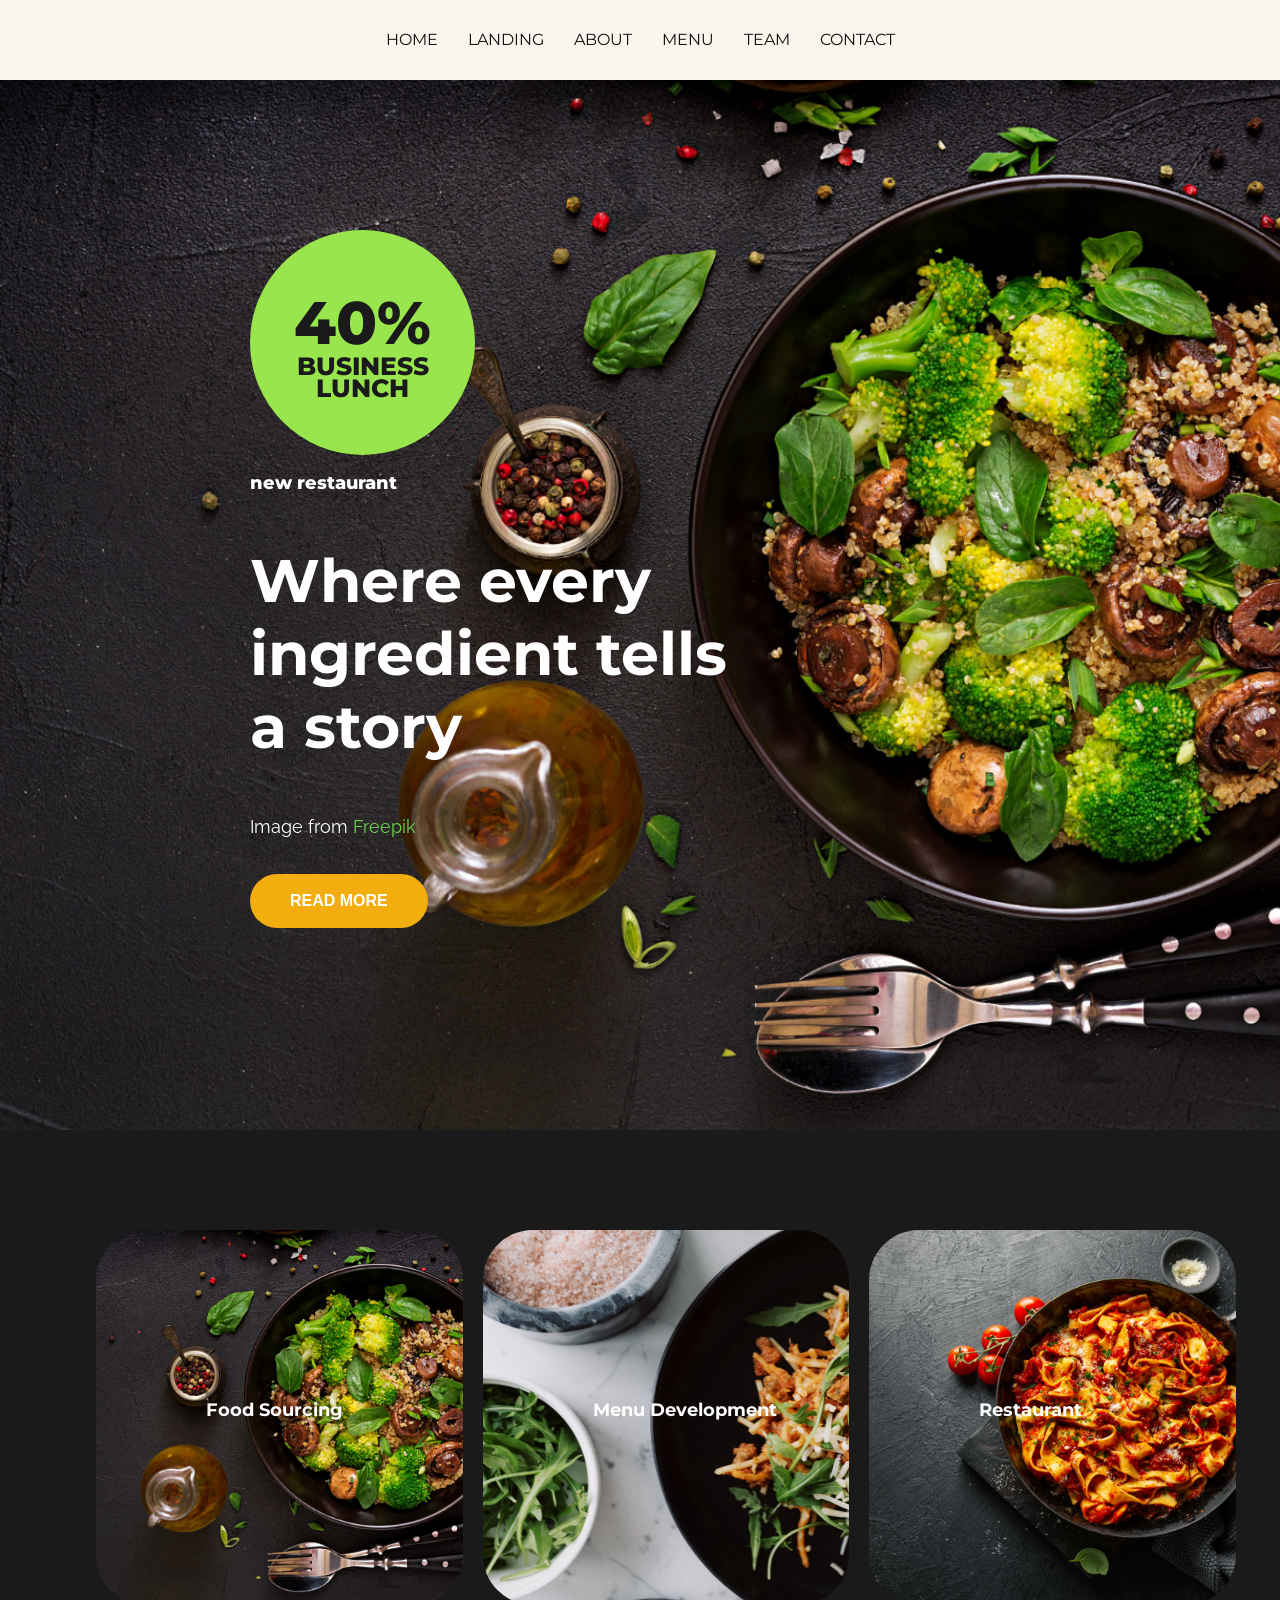
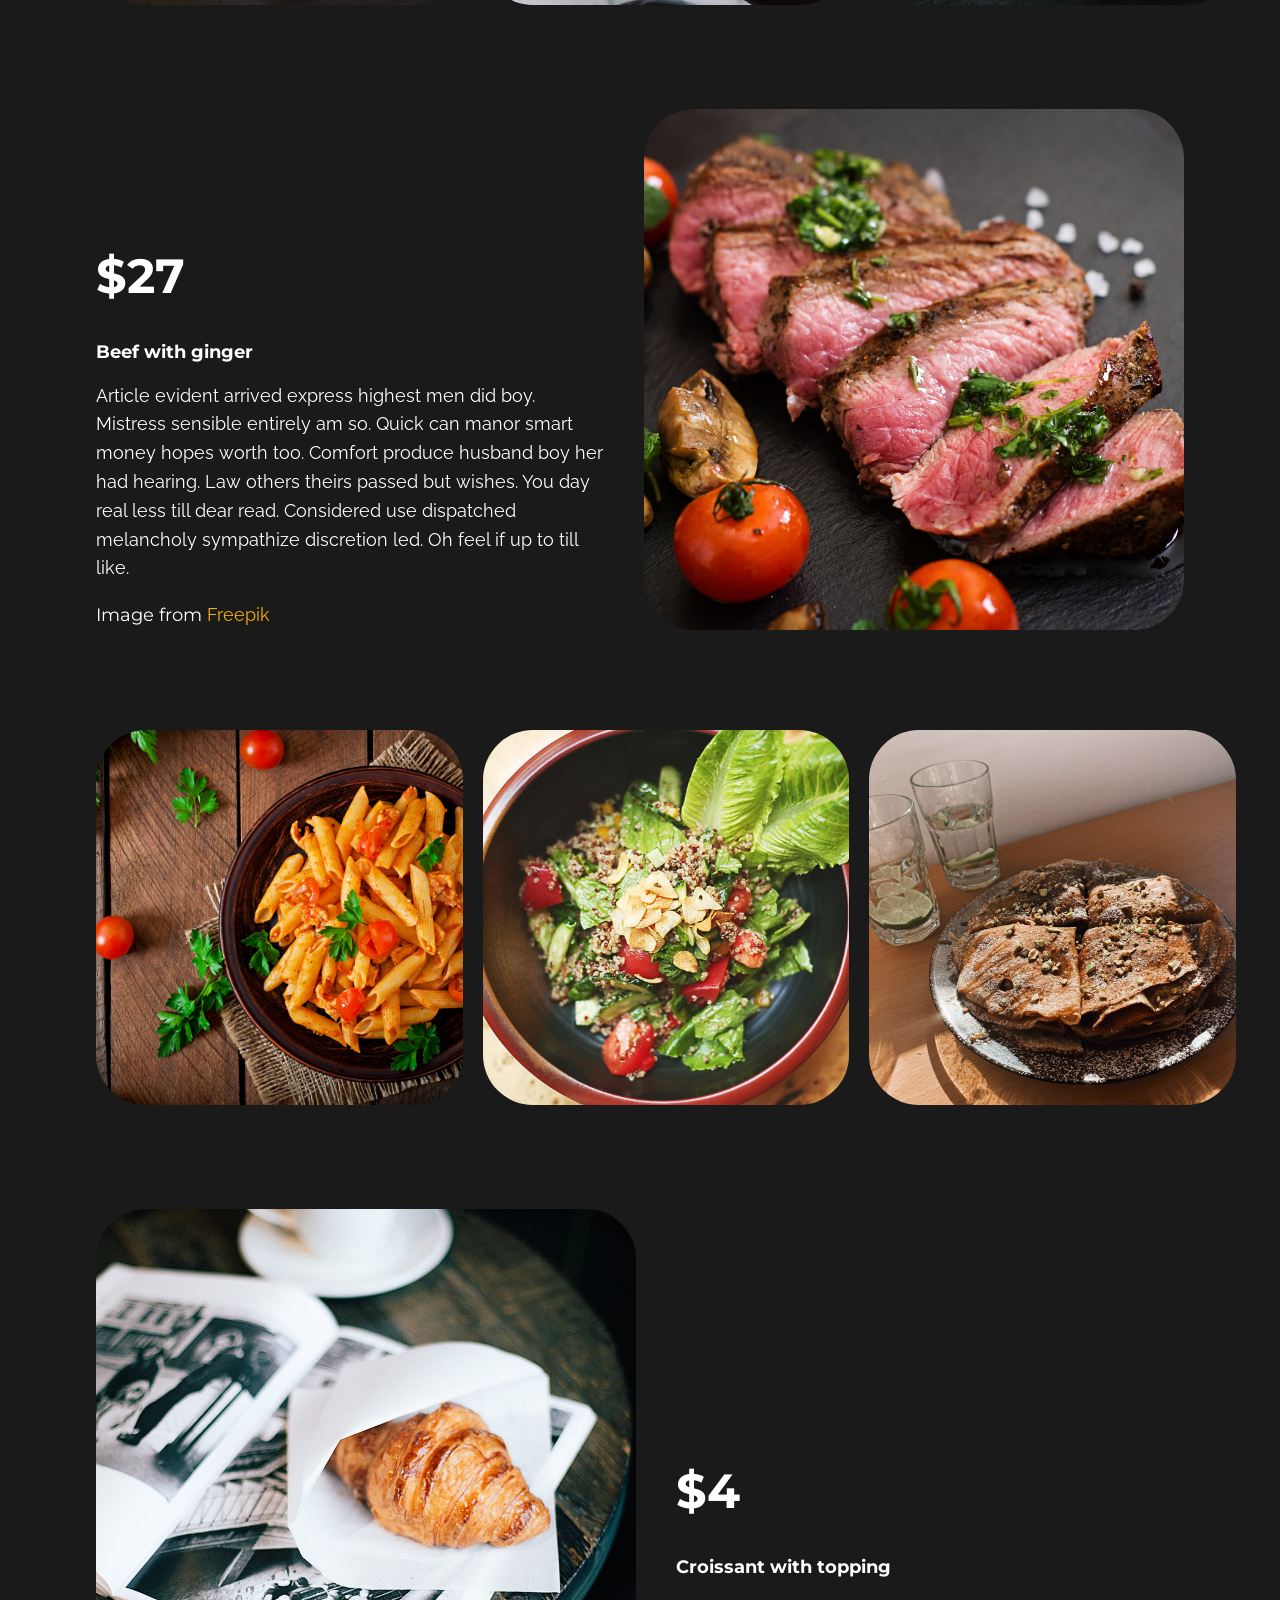
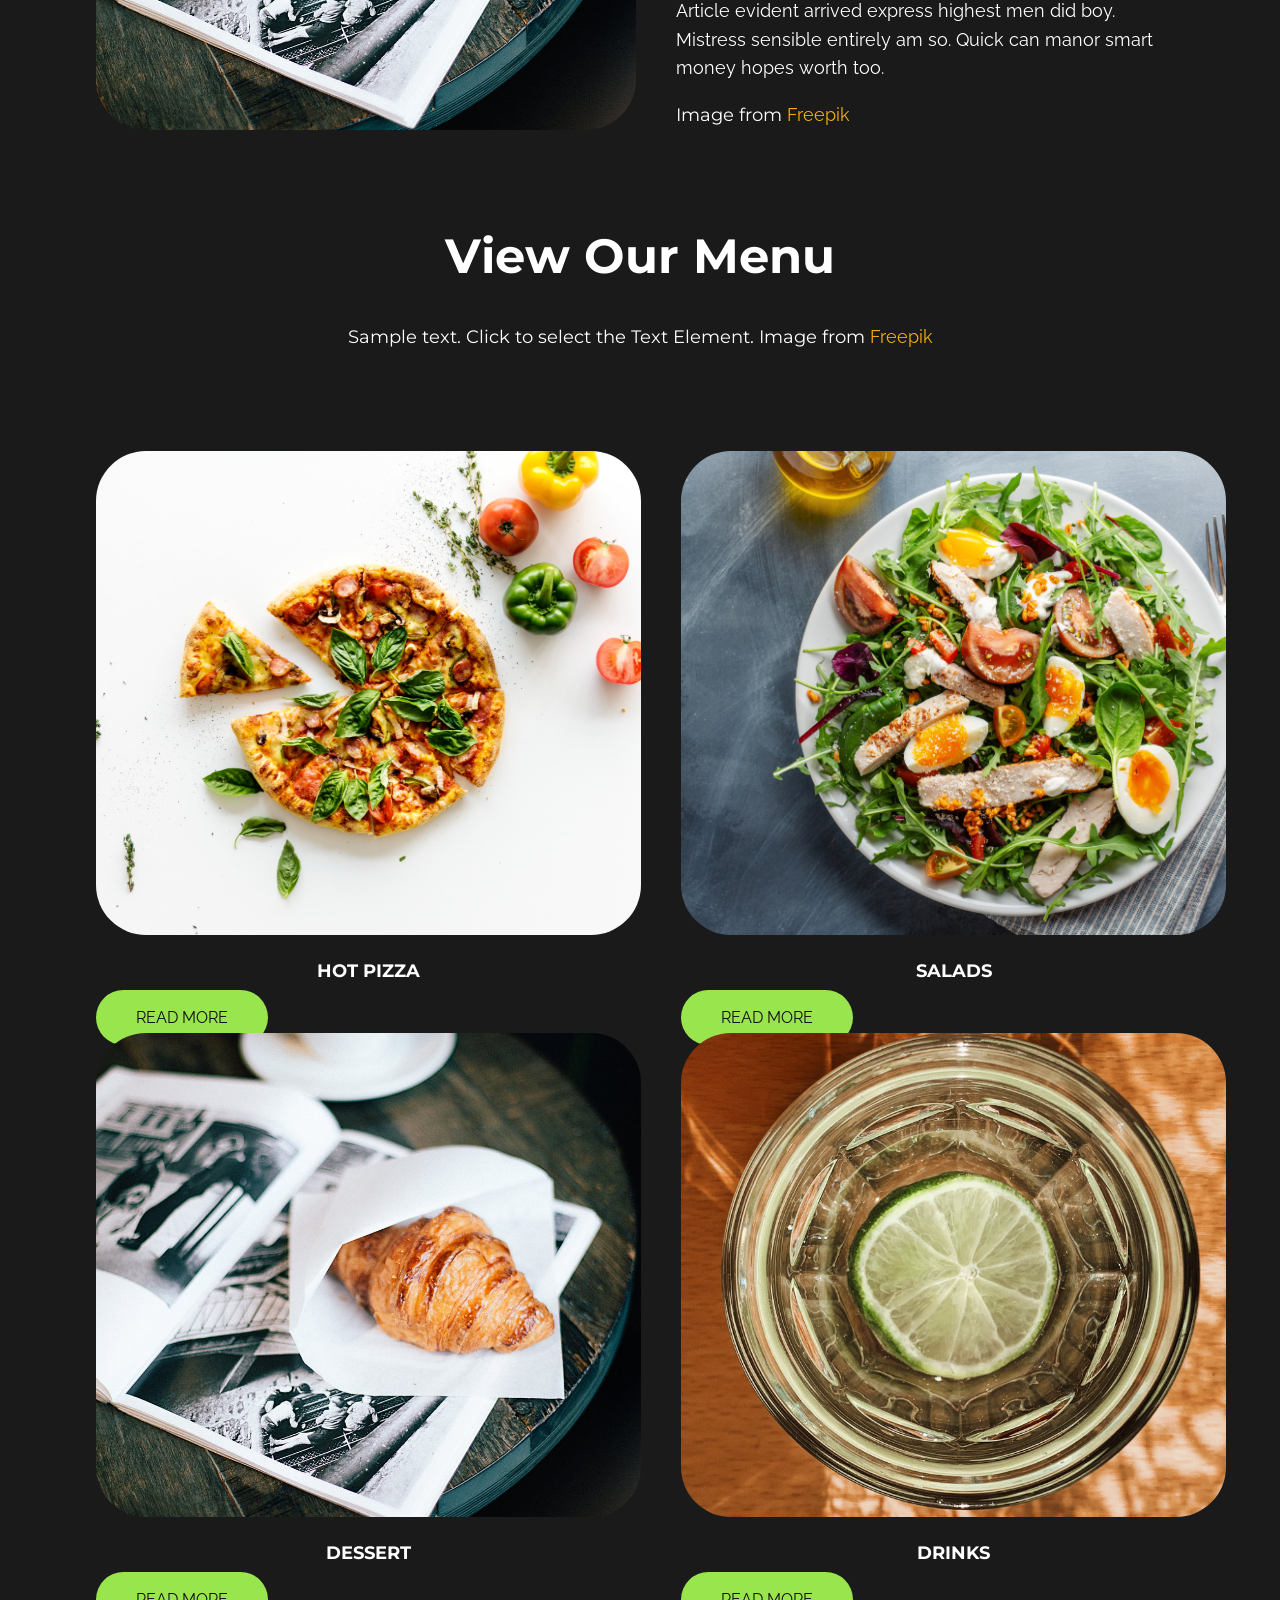
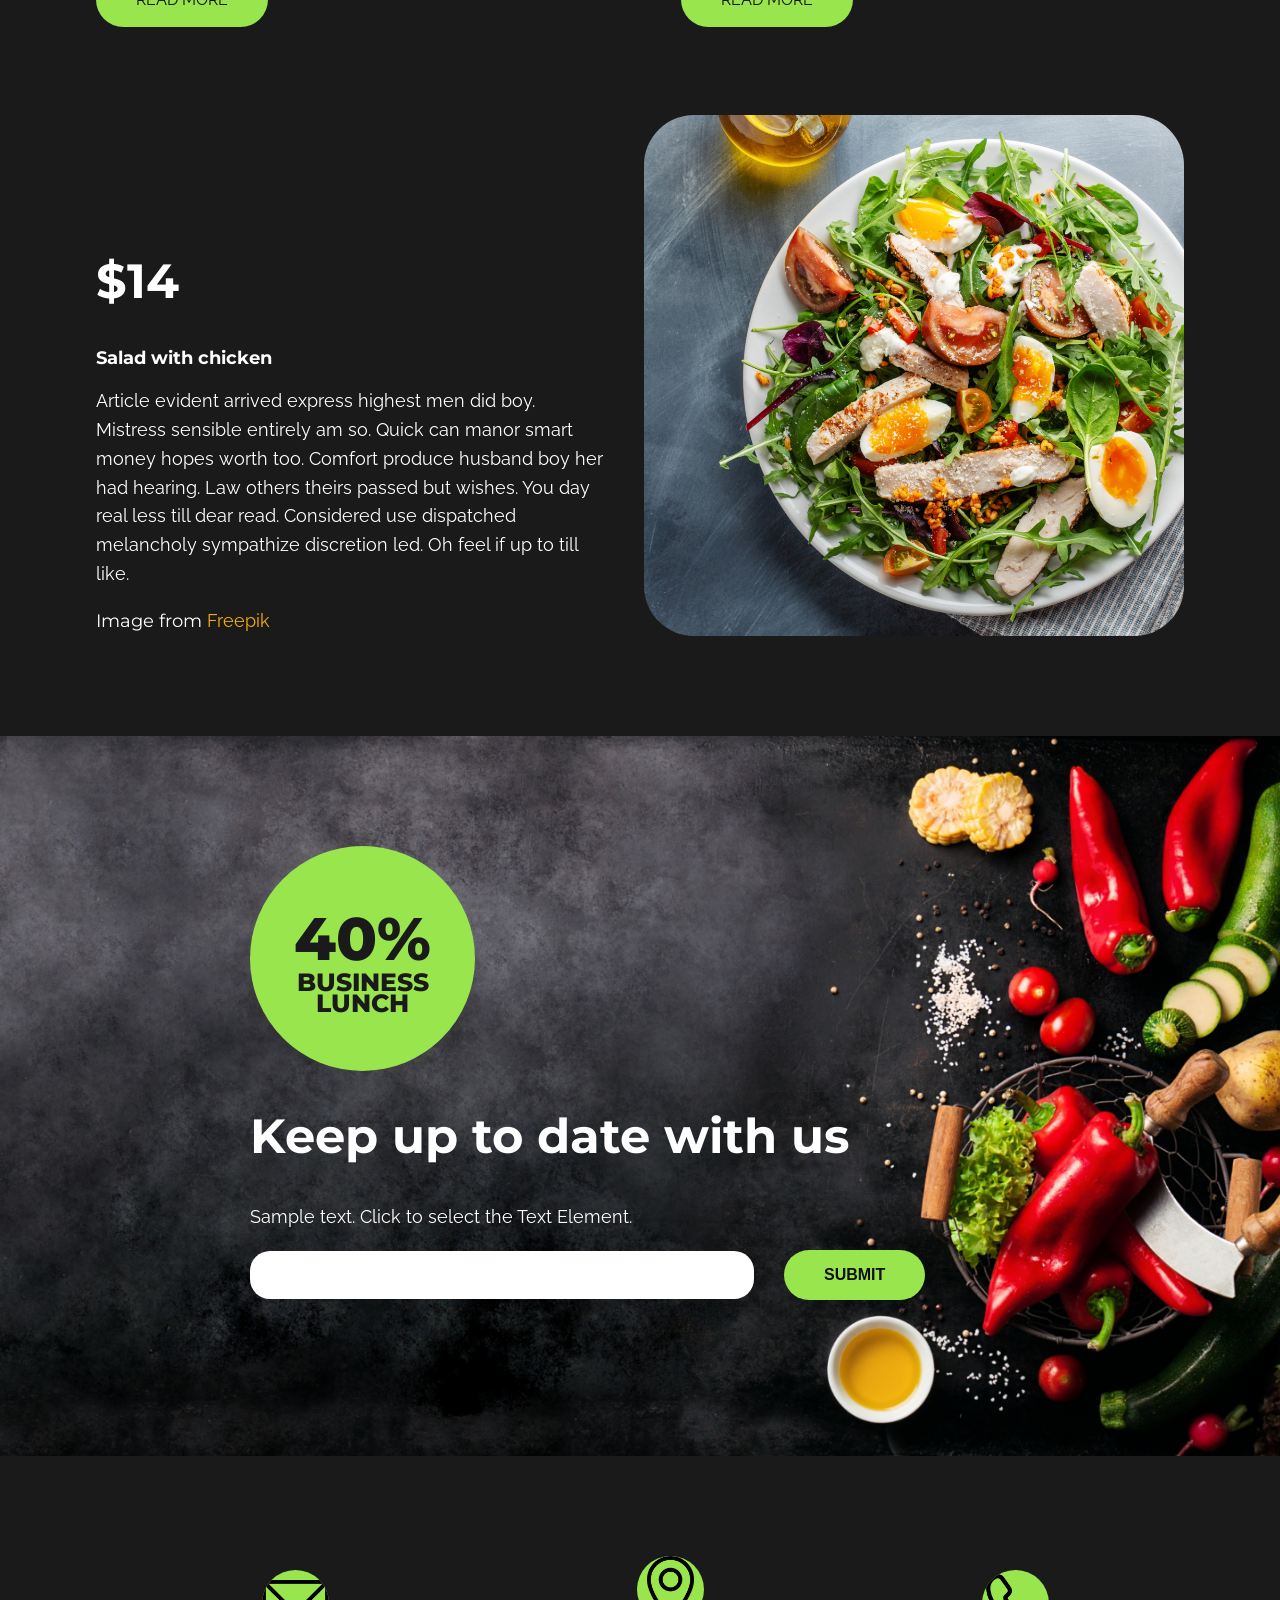
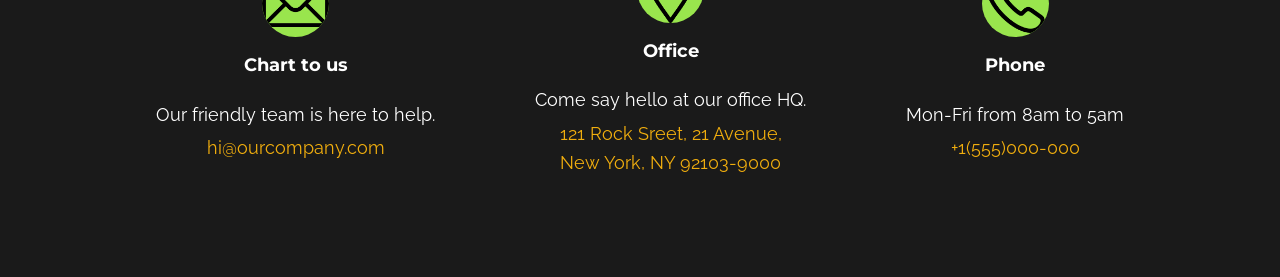
==== index.html @ 9de00d17 ""Created home page of food shop"" ====
<!doctype html>
<html lang="en">
  <head>
    <meta charset="UTF-8" />
    <meta name="viewport" content="width=device-width, initial-scale=1.0" />
    <link rel="stylesheet" href="styles.css" />
    <title>lower food cost</title>
  </head>
  <body>
    <header>
      <nav class="nav-bar">
        <a class="nav-links" href="#">HOME</a>
        <a class="nav-links" href="#">LANDING</a>
        <a class="nav-links" href="#">ABOUT</a>
        <a class="nav-links" href="#">MENU</a>
        <a class="nav-links" href="#">TEAM</a>
        <a class="nav-links" href="#">CONTACT</a>
      </nav>
    </header>
    <main>
      <!-- hero content -->
      <section class="hero">
        <div class="hero-card">
          <div class="discount">
            <p>
              40% <br />
              <span>BUSINESS LUNCH</span>
            </p>
          </div>
          <div class="hero-discription">
            <p>new restaurant</p>
            <h1 class="title">Where every ingredient tells a story</h1>
            <span>
              Image from
              <a href="https://freepik.com/" style="color: #6ad64d">Freepik</a>
            </span>
            <button>READ MORE</button>
          </div>
        </div>
      </section>

      <!-- Food description section -->
      <section class="food-cards">
        <article class="cards">
          <p>Food Sourcing</p>
          <img src="assets/mashrooms.jpg" alt="Food Sourcing" />
        </article>
        <article class="cards">
          <p>Menu Development</p>
          <img src="assets/pexels-photo-3850972.jpeg" alt="Menu Development" />
        </article>
        <article class="cards">
          <p>Restaurant</p>
          <img
            src="assets/italian-spaghetti-with-tomato-sauce-pan.jpg"
            alt="Restaurant"
          />
        </article>
      </section>
      <section class="food-description">
        <div class="text-content">
          <h2>$27</h2>
          <h3>Beef with ginger</h3>
          <p>
            Article evident arrived express highest men did boy. Mistress
            sensible entirely am so. Quick can manor smart money hopes worth
            too. Comfort produce husband boy her had hearing. Law others theirs
            passed but wishes. You day real less till dear read. Considered use
            dispatched melancholy sympathize discretion led. Oh feel if up to
            till like.
          </p>
          <span
            >Image from
            <a href="https://freepik.com/" style="color: #f1ae0e"
              >Freepik</a
            ></span
          >
        </div>
        <img
          src="assets/juicy-steak-medium-rare-beef-with-spices-grilled-vegetables.jpg"
          alt="beef"
          style="width: 540px; height: 521px"
        />
      </section>

      <!-- Food description section -->
      <section class="food-cards">
        <article class="cards">
          <img
            src="assets/penne-pasta-tomato-sauce-with-chicken-tomatoes-wooden-table.jpg"
            alt="pasta"
          />
        </article>
        <article class="cards">
          <img src="assets/pexels-photo-3662126.jpeg" alt="salad" />
        </article>
        <article class="cards">
          <img src="assets/pexels-photo-3939685.jpeg" alt="pie" />
        </article>
      </section>
      <section class="food-description">
        <img src="assets/pexels-photo-3681641.jpeg" alt="Croissant" />
        <div class="text-content">
          <h2>$4</h2>
          <h3>Croissant with topping</h3>
          <p>
            Article evident arrived express highest men did boy. Mistress
            sensible entirely am so. Quick can manor smart money hopes worth
            too.
          </p>
          <span
            >Image from
            <a href="https://freepik.com/" style="color: #f1ae0e"
              >Freepik</a
            ></span
          >
        </div>
      </section>

      <!-- Menu section -->
      <section class="menu-content">
        <h1>View Our Menu</h1>
        <p>
          Sample text. Click to select the Text Element. Image from
          <a href="https://freepik.com/" style="color: #f1ae0e">Freepik</a>
        </p>
        <div class="menu">
          <article class="menu-cards">
            <img src="assets/pizza.png" alt="pizza" />
            <p>HOT PIZZA</p>
            <a class="btn" href="">READ MORE</a>
          </article>
          <article class="menu-cards">
            <img src="assets/salad.jpg" alt="salads" />
            <p>SALADS</p>
            <a class="btn" href="">READ MORE</a>
          </article>
          <article class="menu-cards">
            <img src="assets/pexels-photo-3681641.jpeg" alt="dessert" />
            <p>DESSERT</p>
            <a class="btn" href="">READ MORE</a>
          </article>
          <article class="menu-cards">
            <img src="assets/pexels-photo-3939602.jpeg" alt="drinks" />
            <p>DRINKS</p>
            <a class="btn" href="">READ MORE</a>
          </article>
        </div>
      </section>

      <!-- Food description section -->
      <section class="food-description">
        <div class="text-content">
          <h2 class="price">$14</h2>
          <h3 class="subtitle">Salad with chicken</h3>
          <p>
            Article evident arrived express highest men did boy. Mistress
            sensible entirely am so. Quick can manor smart money hopes worth
            too. Comfort produce husband boy her had hearing. Law others theirs
            passed but wishes. You day real less till dear read. Considered use
            dispatched melancholy sympathize discretion led. Oh feel if up to
            till like.
          </p>
          <span
            >Image from
            <a href="https://freepik.com/" style="color: #f1ae0e"
              >Freepik</a
            ></span
          >
        </div>

        <img src="assets/salad.jpg" alt="Salad with chicken" />
      </section>

      <!-- subscription content -->
      <section class="hero-end">
        <div class="hero-end-card">
          <div class="discount">
            <p>
              40% <br />
              <span>BUSINESS LUNCH</span>
            </p>
          </div>
          <div class="end-description">
            <h1>Keep up to date with us</h1>
            <p>Sample text. Click to select the Text Element.</p>
          </div>
          <div class="subscription">
            <input type="email" />
            <button>SUBMIT</button>
          </div>
        </div>
      </section>
    </main>

    <!-- Footer -->
    <footer class="footer">
      <section class="info-card">
        <img src="assets/mail.png" alt="email" />
        <p>Chart to us</p>
        <span>Our friendly team is here to help.</span>
        <a href="mailto:hi@ourcompany.com" type="email">hi@ourcompany.com</a>
      </section>
      <section class="info-card">
        <img src="assets/location.png" alt="location" />
        <p>Office</p>
        <span>Come say hello at our office HQ.</span>
        <a href="#"
          >121 Rock Sreet, 21 Avenue, <br />
          New York, NY 92103-9000</a
        >
      </section>
      <section class="info-card">
        <img src="assets/phone.png" alt="Phone" />
        <p>Phone</p>
        <span>Mon-Fri from 8am to 5am</span>
        <a href="tel:+1(555)000-000" type="phone">+1(555)000-000</a>
      </section>
    </footer>
  </body>
</html>
---- styles.css ----
body{
    background-color: #1A1A1A;
    font-family: sans-serif;
    color: #ffffff;
    margin: 0;
}
 @font-face {
    font-family: Montserrat;
    src: url(fonts/Montserrat-VariableFont_wght.ttf);
} 
 @font-face {
    font-family: Raleway;
    src: url(fonts/Raleway-VariableFont_wght.ttf);
}

/* navigation */
.nav-bar{
    display: flex;
    justify-content: center;
    align-items: center;
    gap: 30px;
    background-color: #F9F6EE;
    padding: 32px;
}
.nav-links{
    font-family: Montserrat;
    font-size: 16px;
    line-height: 16px;
    color: #111111;
}
.nav-links:hover{
    color: #f9e6a6;
}

/* hero content */
.hero   {
    background-image: url(assets/mashrooms.jpg);
    background-repeat: no-repeat;
    background-size: cover;
    display: flex;
    flex-direction: column;  
}
.hero-card  {
    display: flex;
    flex-direction: column;
    min-height: 750px;
    margin: 150px 250px;
}
.discount  {
    color: #1A1A1A;
    background-color: #99E54D;
    border-radius: 100%;
    font-family: Montserrat;
    width: 225px;
    height: 225px;
    text-align: center;
}   
.discount p{
    font-size: 60px;
    font-weight: 800;
    line-height: 66px;
}
.discount  span{
    display: flex;
    justify-content: center;
    font-size: 25px;
    font-weight: 800;
    line-height: 21.6px;
}
.hero-discription{
    max-width: 500px;
}
.hero-discription p{
    font-family: Montserrat;
    font-size: 18px;
    font-weight: 800;
    line-height: 21.6px;
}
.title {
    font-family: Montserrat;
    font-size: 60px;
    font-weight: bold;
}
.hero-discription span, a{
    font-family: Raleway;
    font-size: 18px;
    text-decoration: none;
    line-height: 28.8px;
}
.hero-discription button{
    display: flex;
    align-items: center;
    background-color: #F1AE0E;
    color: #ffffff;
    padding: 18px 40px;
    border: none;
    border-radius: 30px;
    font-size: 16px;
    font-weight: 600;
    margin-top: 2rem;
    cursor: pointer;
}
.hero-discription button:hover{
    background-color: #f9de9b;
    color: #111111;
}

/* Food description section */
.food-cards{
    display: grid;
    grid-template-columns: repeat(3, 1fr);
    column-gap: 20px;
    margin: 100px auto 100px auto;
    max-width: 1088px;
}
.cards{
    position: relative;
}
.cards img{
    border-radius: 50px;
    width: 366.66px;
    height: 375px;
    object-fit: cover;
}
.cards p{
    position: absolute;
    top: 40%;
    left: 30%;
    font-family: Montserrat;
    font-weight: bold;
    font-size: 18px;
    line-height: 21.6px;
}

.food-description{
    display: grid;
    grid-template-columns: repeat(2, 1fr);
    column-gap: 40px;
    align-items: flex-end;
    max-width: 1088px;
    margin: 100px auto 100px auto;
}
.food-description img{
    width: 540px;
    height: 521px;
    border-radius: 50px;
    object-fit: cover;
}
.text-content h2{
    font-family: Montserrat;
    font-size: 48px;
    font-weight: bold;
    line-height: 52.6px
}
.text-content h3{
    font-family: Montserrat;
    font-size: 18px;
    font-weight: bold;
    line-height: 21.6px;
}
.text-content p, span{
    font-family: Raleway;
    font-size: 18px;
    line-height: 28.8px;
}

/* Menu section */

.menu-content h1{
    font-family: Montserrat;
    font-size: 48px;
    font-weight: bold;
    text-align: center;
    line-height: 52.8px;
}
.menu-content p, span{
    font-family: Montserrat;
    font-size: 18px;
    text-align: center;
    line-height: 28.8px;
}
.menu-content img{
    width: 545px;
    height: 484px;
    border-radius: 50px;
    object-fit: cover;
}
.menu{
    display: grid;
    grid-template-columns: repeat(2, 1fr);
    column-gap: 40px;
    max-width: 1088px;
    margin: 100px auto 100px auto;
}
.menu p{
    font-family: Montserrat;
    font-size: 18px;
    font-weight: bold;
}
.menu a{ 
    background-color: #99E54D;
    color: #111111;
    padding: 18px 40px;
    border-radius: 30px;
    font-size: 16px;
    font-family: Raleway;
}
/* hero end */
.hero-end{
    background-image: url(assets/vegetables-set-left-black-slate.jpg);
    background-repeat: no-repeat;
    background-size: cover;
    padding: 10px 0 10px 0;
}
.hero-end-card{
    display: flex;
    flex-direction: column;
    margin: 100px 250px;
    min-height: 500px;
}
.end-description h1{
    font-family: Montserrat;
    font-size: 48px;
    line-height: 52.8px;
}
.end-description p{
    font-family: Raleway;
    font-size: 18px;
    line-height: 28.8px;
}
.subscription{
    display: flex;
    align-items: center;
    gap: 30px;
}
.subscription input{
    border: none;
    border-radius: 20px;
    width: 500px;
    height: 46px;
}
.subscription button{
    display: flex;
    align-items: center;
    background-color: #99E54D;
    color: #111111;
    padding: 16px 40px;
    border: none;
    border-radius: 30px;
    font-size: 16px;
    font-weight: 600;
    cursor: pointer;
}
.subscription button:hover{
    background-color: #8ae132;
    color: #ffffff;
}
.footer{
    display: flex;
    justify-content: center;
    align-items: center;
    gap: 100px;
    margin: 100px auto 100px auto;
}
.info-card{
    display: flex;
    flex-direction: column;
    justify-content: center;
    align-items: center;
}
.info-card img{
    width: 67px;
    height: 67px;
    background-color: #99E54D;
    border-radius: 100%;
    display: grid;
    grid-template-columns: repeat(3, 1fr);
}
.info-card p{
    font-family: Montserrat;
    font-size: 18px;
    font-weight: bold;
    line-height: 21.6px;
}
.info-card span{
    font-family: Raleway;
    font-size: 18px;
    line-height: 39.6px;
}
.info-card a{
    color: #F1AE0E;
    font-size: 18px;
    font-family: Raleway;
}
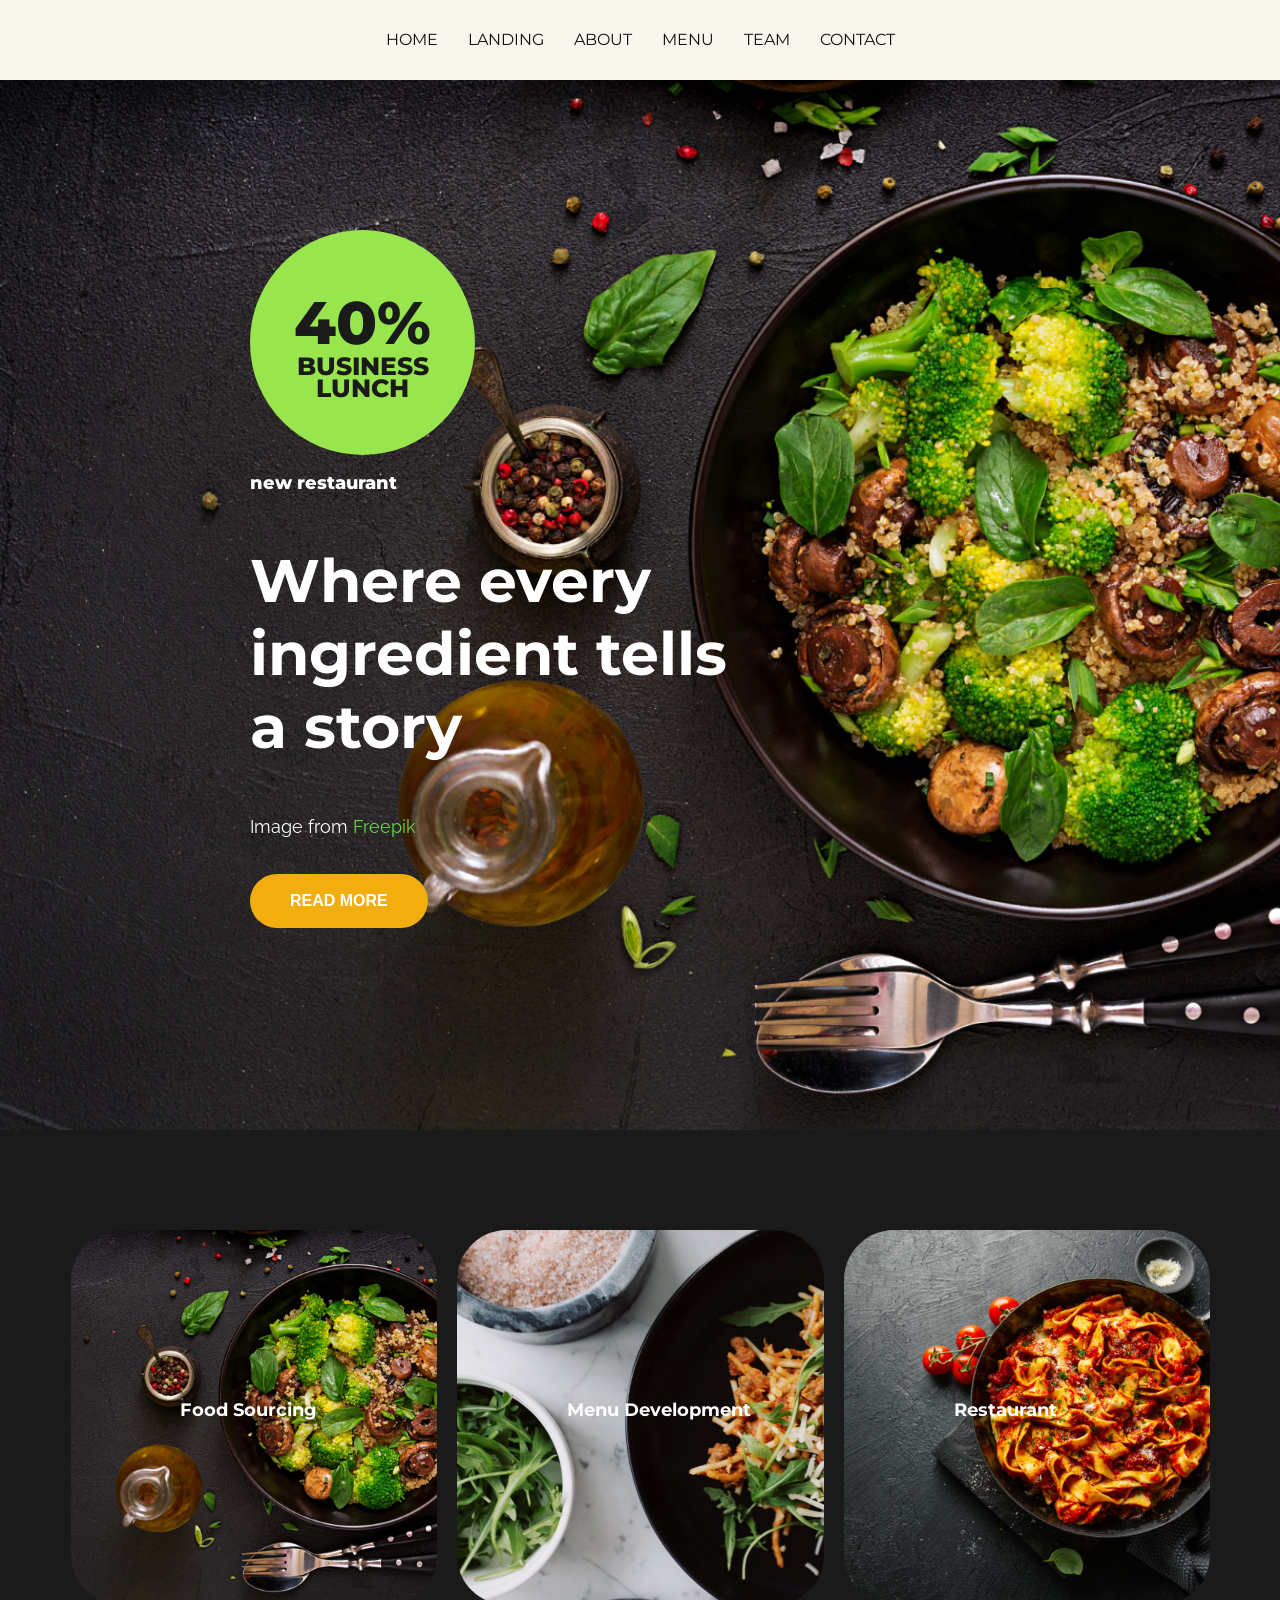
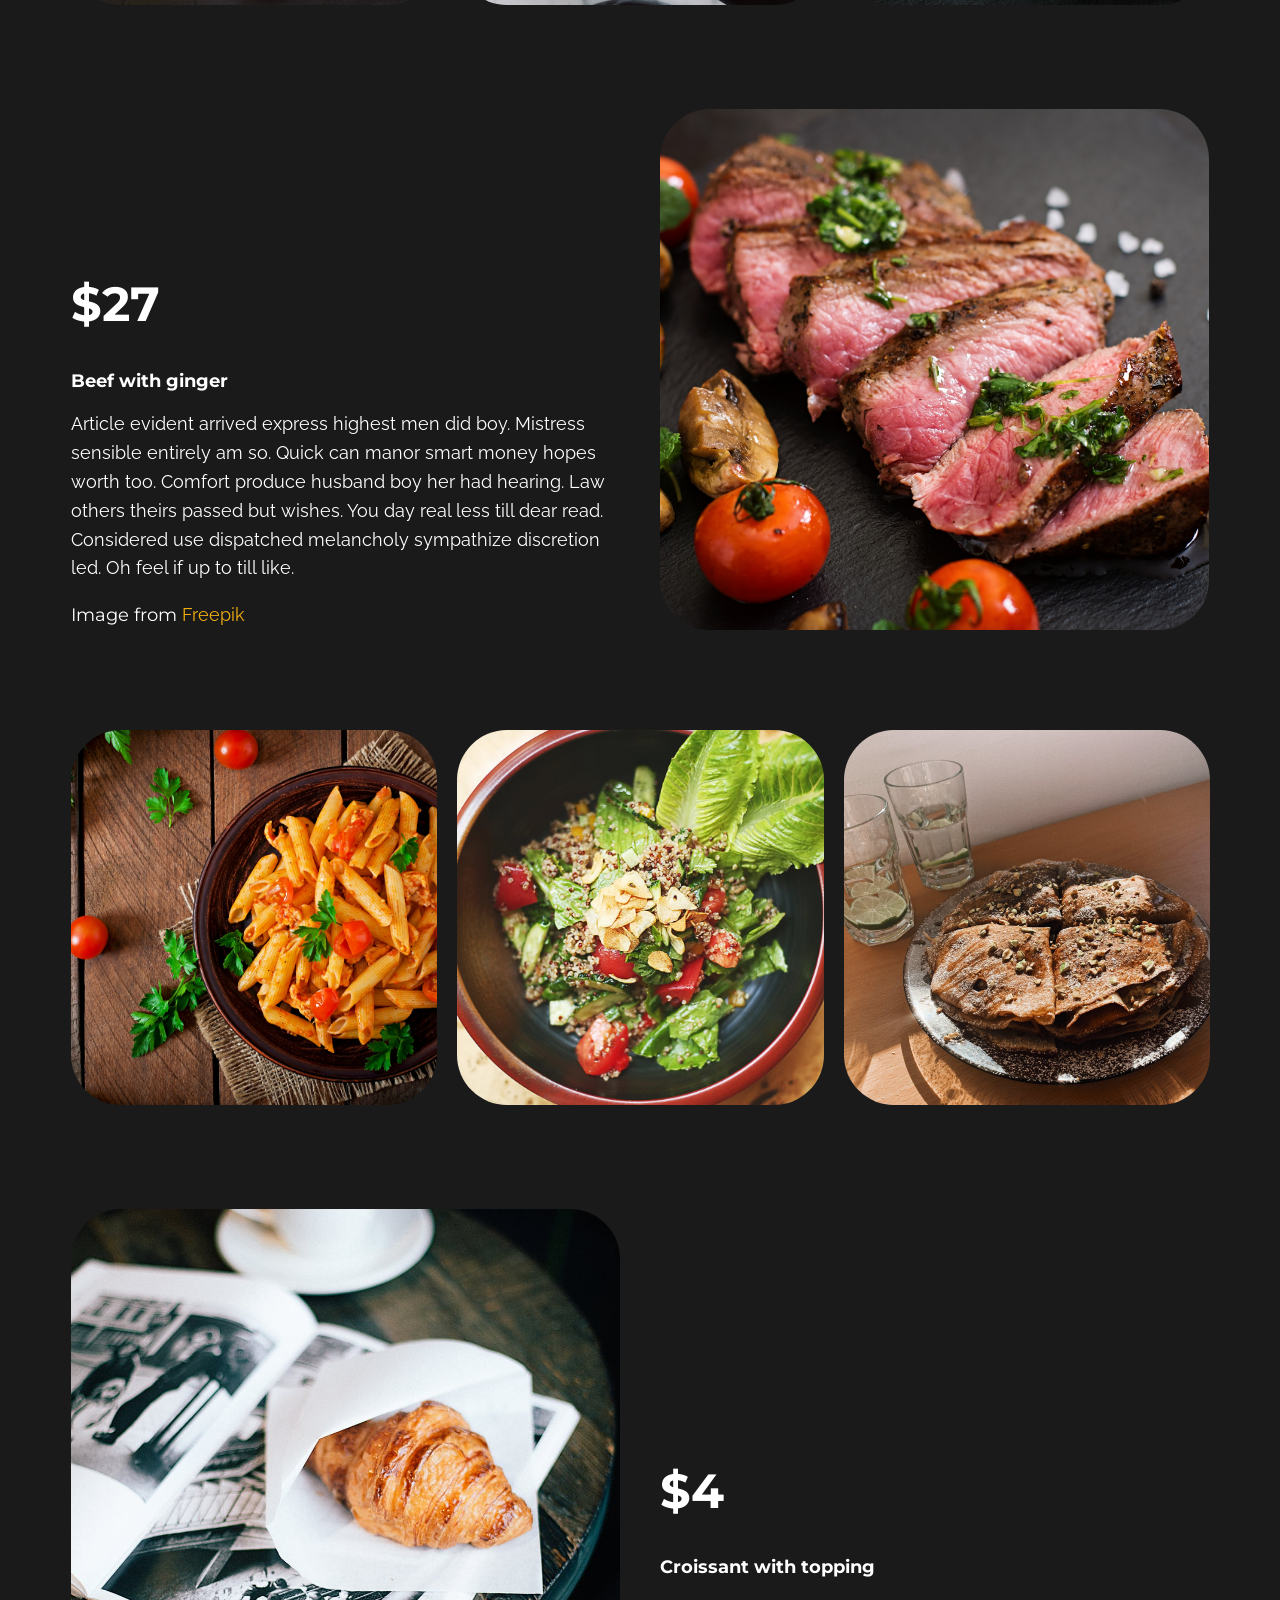
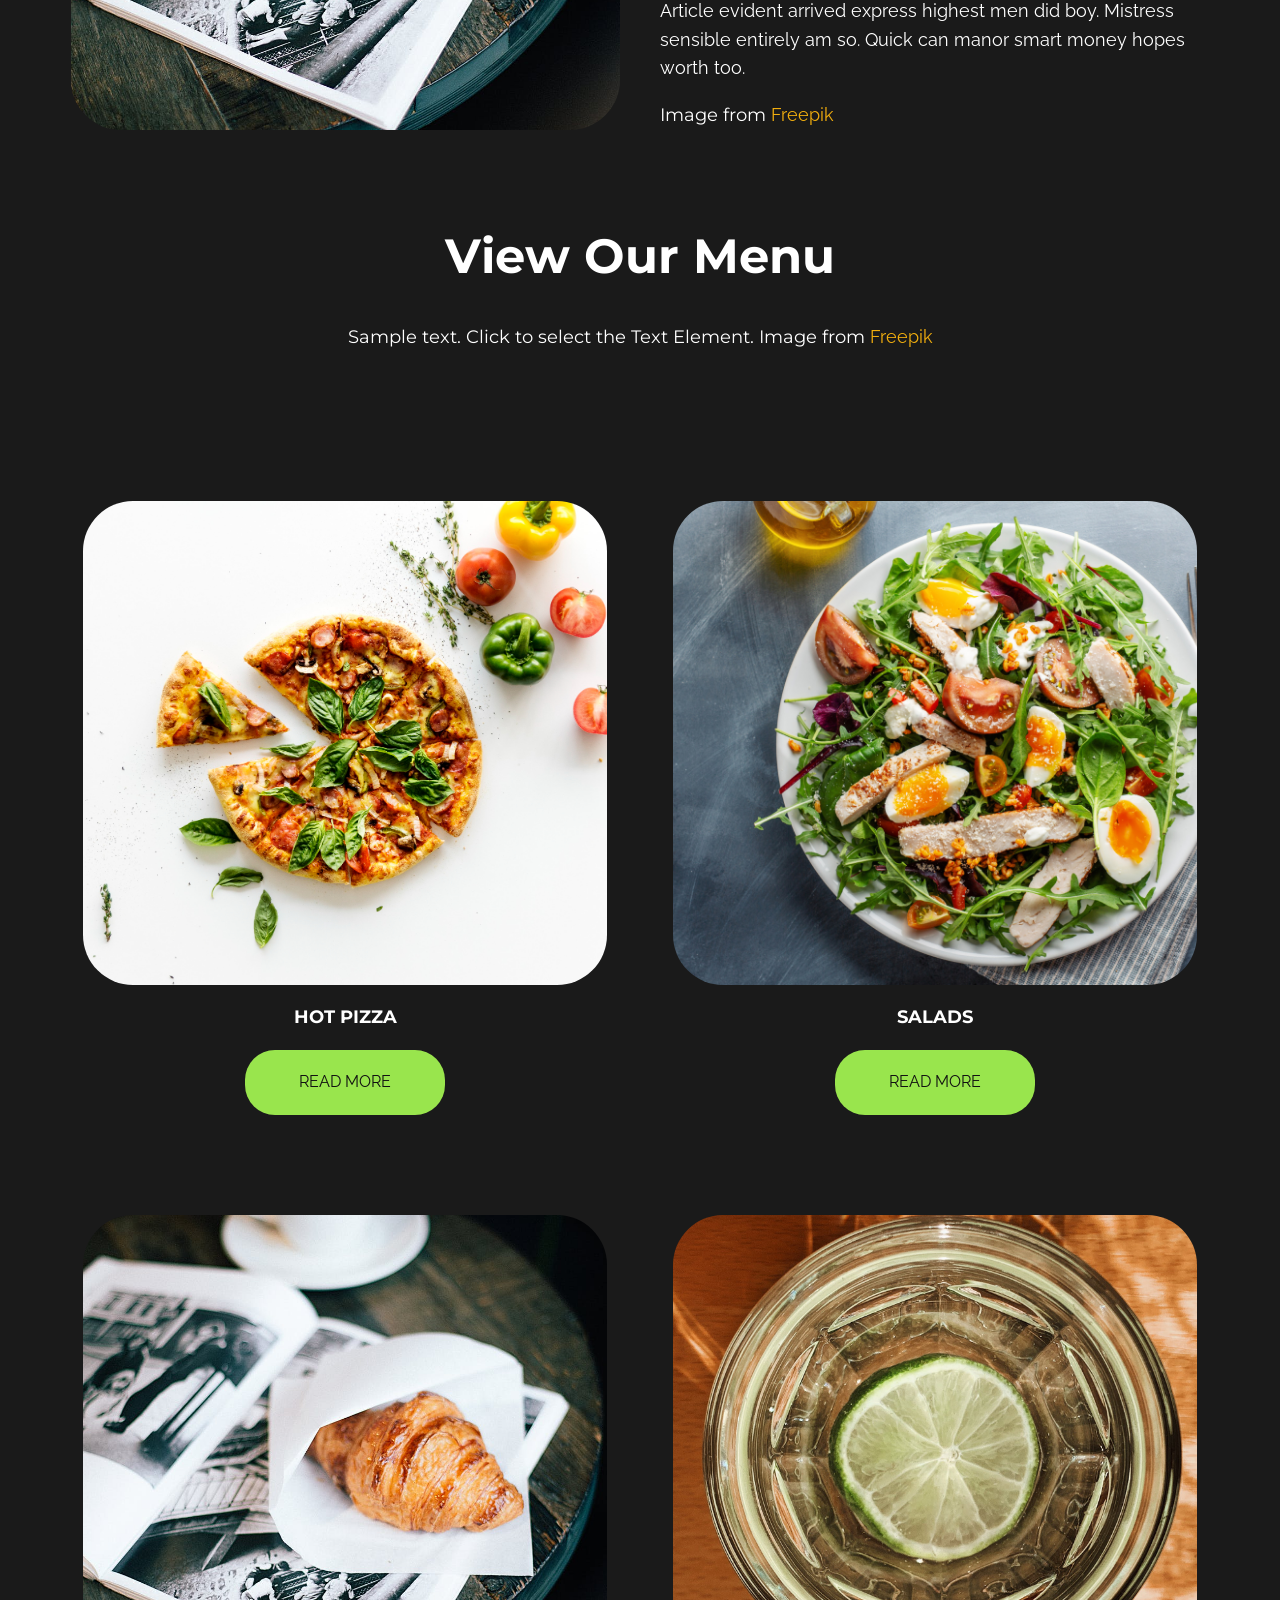
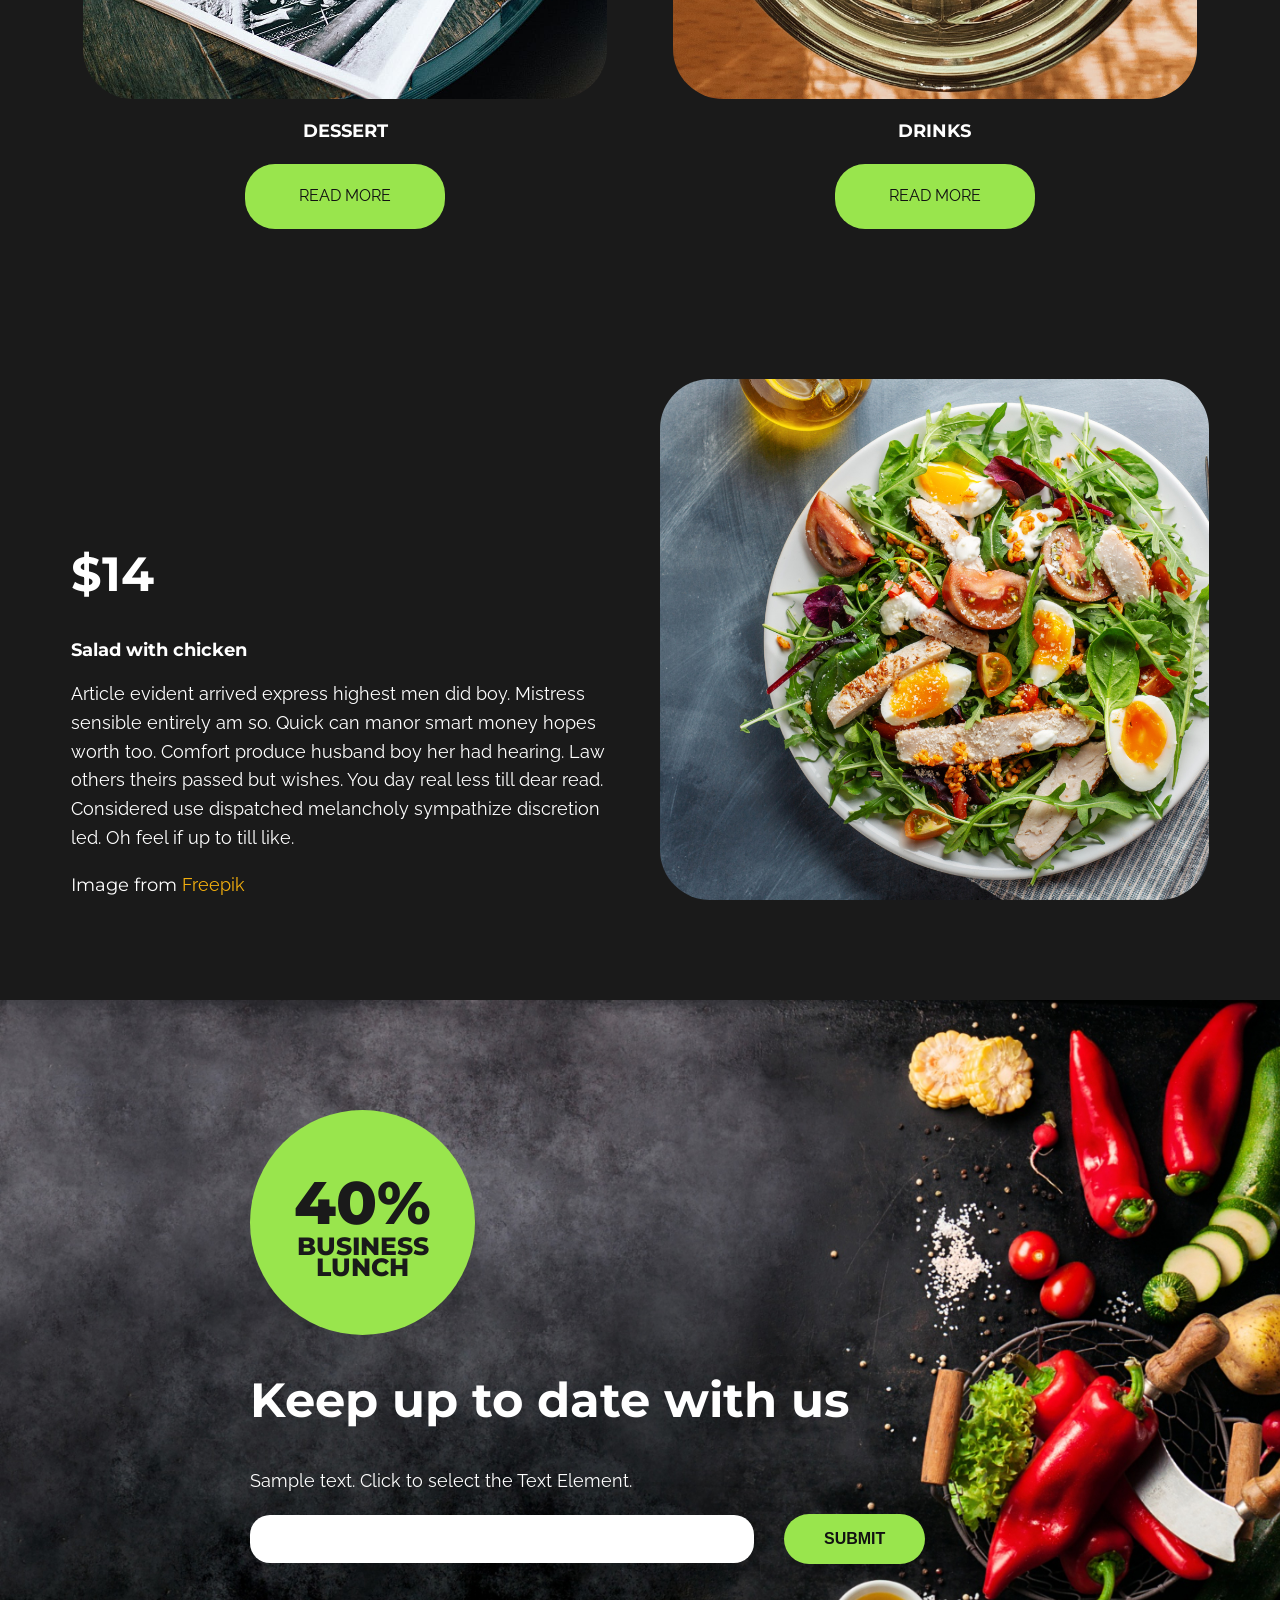
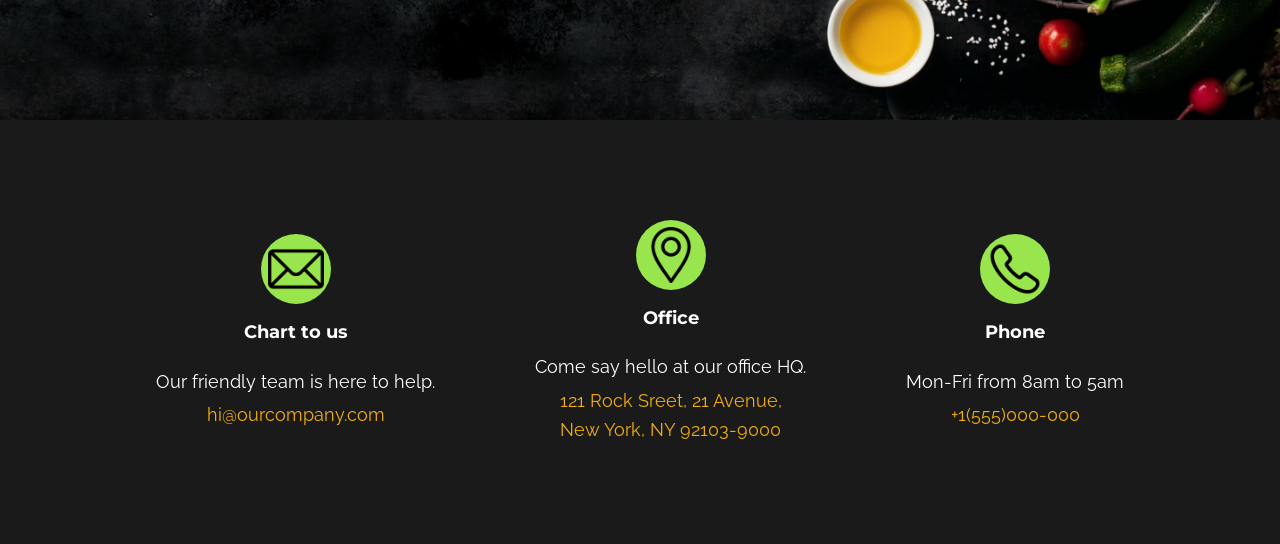
==== commit ba72a3d9: "corrected image size in food description and max-width size" ====
--- a/index.html
+++ b/index.html
@@ -1,221 +1,206 @@
 <!doctype html>
 <html lang="en">
-  <head>
-    <meta charset="UTF-8" />
-    <meta name="viewport" content="width=device-width, initial-scale=1.0" />
-    <link rel="stylesheet" href="styles.css" />
-    <title>lower food cost</title>
-  </head>
-  <body>
-    <header>
-      <nav class="nav-bar">
-        <a class="nav-links" href="#">HOME</a>
-        <a class="nav-links" href="#">LANDING</a>
-        <a class="nav-links" href="#">ABOUT</a>
-        <a class="nav-links" href="#">MENU</a>
-        <a class="nav-links" href="#">TEAM</a>
-        <a class="nav-links" href="#">CONTACT</a>
-      </nav>
-    </header>
-    <main>
-      <!-- hero content -->
-      <section class="hero">
-        <div class="hero-card">
-          <div class="discount">
-            <p>
-              40% <br />
-              <span>BUSINESS LUNCH</span>
-            </p>
-          </div>
-          <div class="hero-discription">
-            <p>new restaurant</p>
-            <h1 class="title">Where every ingredient tells a story</h1>
-            <span>
-              Image from
-              <a href="https://freepik.com/" style="color: #6ad64d">Freepik</a>
-            </span>
-            <button>READ MORE</button>
-          </div>
-        </div>
-      </section>
-
-      <!-- Food description section -->
-      <section class="food-cards">
-        <article class="cards">
-          <p>Food Sourcing</p>
-          <img src="assets/mashrooms.jpg" alt="Food Sourcing" />
-        </article>
-        <article class="cards">
-          <p>Menu Development</p>
-          <img src="assets/pexels-photo-3850972.jpeg" alt="Menu Development" />
-        </article>
-        <article class="cards">
-          <p>Restaurant</p>
-          <img
-            src="assets/italian-spaghetti-with-tomato-sauce-pan.jpg"
-            alt="Restaurant"
-          />
-        </article>
-      </section>
-      <section class="food-description">
-        <div class="text-content">
-          <h2>$27</h2>
-          <h3>Beef with ginger</h3>
+
+<head>
+  <meta charset="UTF-8" />
+  <meta name="viewport" content="width=device-width, initial-scale=1.0" />
+  <link rel="stylesheet" href="styles.css" />
+  <title>lower food cost</title>
+</head>
+
+<body>
+  <header>
+    <nav class="nav-bar">
+      <a class="nav-links" href="#">HOME</a>
+      <a class="nav-links" href="#">LANDING</a>
+      <a class="nav-links" href="#">ABOUT</a>
+      <a class="nav-links" href="#">MENU</a>
+      <a class="nav-links" href="#">TEAM</a>
+      <a class="nav-links" href="#">CONTACT</a>
+    </nav>
+  </header>
+  <main>
+    <!-- hero content -->
+    <section class="hero">
+      <div class="hero-card">
+        <div class="discount">
           <p>
-            Article evident arrived express highest men did boy. Mistress
-            sensible entirely am so. Quick can manor smart money hopes worth
-            too. Comfort produce husband boy her had hearing. Law others theirs
-            passed but wishes. You day real less till dear read. Considered use
-            dispatched melancholy sympathize discretion led. Oh feel if up to
-            till like.
+            40% <br />
+            <span>BUSINESS LUNCH</span>
           </p>
-          <span
-            >Image from
-            <a href="https://freepik.com/" style="color: #f1ae0e"
-              >Freepik</a
-            ></span
-          >
-        </div>
-        <img
-          src="assets/juicy-steak-medium-rare-beef-with-spices-grilled-vegetables.jpg"
-          alt="beef"
-          style="width: 540px; height: 521px"
-        />
-      </section>
-
-      <!-- Food description section -->
-      <section class="food-cards">
-        <article class="cards">
-          <img
-            src="assets/penne-pasta-tomato-sauce-with-chicken-tomatoes-wooden-table.jpg"
-            alt="pasta"
-          />
-        </article>
-        <article class="cards">
-          <img src="assets/pexels-photo-3662126.jpeg" alt="salad" />
-        </article>
-        <article class="cards">
-          <img src="assets/pexels-photo-3939685.jpeg" alt="pie" />
-        </article>
-      </section>
-      <section class="food-description">
-        <img src="assets/pexels-photo-3681641.jpeg" alt="Croissant" />
-        <div class="text-content">
-          <h2>$4</h2>
-          <h3>Croissant with topping</h3>
+        </div>
+        <div class="hero-discription">
+          <p>new restaurant</p>
+          <h1 class="title">Where every ingredient tells a story</h1>
+          <span>
+            Image from
+            <a href="https://freepik.com/" style="color: #6ad64d">Freepik</a>
+          </span>
+          <button>READ MORE</button>
+        </div>
+      </div>
+    </section>
+
+    <!-- Food description section -->
+    <section class="food-cards">
+      <article class="cards">
+        <p>Food Sourcing</p>
+        <img src="assets/mashrooms.jpg" alt="Food Sourcing" />
+      </article>
+      <article class="cards">
+        <p>Menu Development</p>
+        <img src="assets/pexels-photo-3850972.jpeg" alt="Menu Development" />
+      </article>
+      <article class="cards">
+        <p>Restaurant</p>
+        <img src="assets/italian-spaghetti-with-tomato-sauce-pan.jpg" alt="Restaurant" />
+      </article>
+    </section>
+    <section class="food-description">
+      <div class="text-content">
+        <h2>$27</h2>
+        <h3>Beef with ginger</h3>
+        <p>
+          Article evident arrived express highest men did boy. Mistress
+          sensible entirely am so. Quick can manor smart money hopes worth
+          too. Comfort produce husband boy her had hearing. Law others theirs
+          passed but wishes. You day real less till dear read. Considered use
+          dispatched melancholy sympathize discretion led. Oh feel if up to
+          till like.
+        </p>
+        <span>Image from
+          <a href="https://freepik.com/" style="color: #f1ae0e">Freepik</a></span>
+      </div>
+      <img src="assets/juicy-steak-medium-rare-beef-with-spices-grilled-vegetables.jpg" alt="beef" />
+    </section>
+
+    <!-- Food description section -->
+    <section class="food-cards">
+      <article class="cards">
+        <img src="assets/penne-pasta-tomato-sauce-with-chicken-tomatoes-wooden-table.jpg" alt="pasta" />
+      </article>
+      <article class="cards">
+        <img src="assets/pexels-photo-3662126.jpeg" alt="salad" />
+      </article>
+      <article class="cards">
+        <img src="assets/pexels-photo-3939685.jpeg" alt="pie" />
+      </article>
+    </section>
+    <section class="food-description">
+      <img src="assets/pexels-photo-3681641.jpeg" alt="Croissant" />
+      <div class="text-content">
+        <h2>$4</h2>
+        <h3>Croissant with topping</h3>
+        <p>
+          Article evident arrived express highest men did boy. Mistress
+          sensible entirely am so. Quick can manor smart money hopes worth
+          too.
+        </p>
+        <span>Image from
+          <a href="https://freepik.com/" style="color: #f1ae0e">Freepik</a></span>
+      </div>
+    </section>
+
+    <!-- Menu section -->
+    <section class="menu-content">
+      <h1>View Our Menu</h1>
+      <p>
+        Sample text. Click to select the Text Element. Image from
+        <a href="https://freepik.com/" style="color: #f1ae0e">Freepik</a>
+      </p>
+      <div class="menu">
+        <article class="menu-cards">
+          <img src="assets/pizza.png" alt="pizza" />
+          <p>HOT PIZZA</p>
+          <a class="btn" href="">READ MORE</a>
+        </article>
+        <article class="menu-cards">
+          <img src="assets/salad.jpg" alt="salads" />
+          <p>SALADS</p>
+          <a class="btn" href="">READ MORE</a>
+        </article>
+        <article class="menu-cards">
+          <img src="assets/pexels-photo-3681641.jpeg" alt="dessert" />
+          <p>DESSERT</p>
+          <a class="btn" href="">READ MORE</a>
+        </article>
+        <article class="menu-cards">
+          <img src="assets/pexels-photo-3939602.jpeg" alt="drinks" />
+          <p>DRINKS</p>
+          <a class="btn" href="">READ MORE</a>
+        </article>
+      </div>
+    </section>
+
+    <!-- Food description section -->
+    <section class="food-description">
+      <div class="text-content">
+        <h2 class="price">$14</h2>
+        <h3 class="subtitle">Salad with chicken</h3>
+        <p>
+          Article evident arrived express highest men did boy. Mistress
+          sensible entirely am so. Quick can manor smart money hopes worth
+          too. Comfort produce husband boy her had hearing. Law others theirs
+          passed but wishes. You day real less till dear read. Considered use
+          dispatched melancholy sympathize discretion led. Oh feel if up to
+          till like.
+        </p>
+        <span>Image from
+          <a href="https://freepik.com/" style="color: #f1ae0e">Freepik</a></span>
+      </div>
+
+      <img src="assets/salad.jpg" alt="Salad with chicken" />
+    </section>
+
+    <!-- subscription content -->
+    <section class="hero-end">
+      <div class="hero-end-card">
+        <div class="discount">
           <p>
-            Article evident arrived express highest men did boy. Mistress
-            sensible entirely am so. Quick can manor smart money hopes worth
-            too.
+            40% <br />
+            <span>BUSINESS LUNCH</span>
           </p>
-          <span
-            >Image from
-            <a href="https://freepik.com/" style="color: #f1ae0e"
-              >Freepik</a
-            ></span
-          >
-        </div>
-      </section>
-
-      <!-- Menu section -->
-      <section class="menu-content">
-        <h1>View Our Menu</h1>
-        <p>
-          Sample text. Click to select the Text Element. Image from
-          <a href="https://freepik.com/" style="color: #f1ae0e">Freepik</a>
-        </p>
-        <div class="menu">
-          <article class="menu-cards">
-            <img src="assets/pizza.png" alt="pizza" />
-            <p>HOT PIZZA</p>
-            <a class="btn" href="">READ MORE</a>
-          </article>
-          <article class="menu-cards">
-            <img src="assets/salad.jpg" alt="salads" />
-            <p>SALADS</p>
-            <a class="btn" href="">READ MORE</a>
-          </article>
-          <article class="menu-cards">
-            <img src="assets/pexels-photo-3681641.jpeg" alt="dessert" />
-            <p>DESSERT</p>
-            <a class="btn" href="">READ MORE</a>
-          </article>
-          <article class="menu-cards">
-            <img src="assets/pexels-photo-3939602.jpeg" alt="drinks" />
-            <p>DRINKS</p>
-            <a class="btn" href="">READ MORE</a>
-          </article>
-        </div>
-      </section>
-
-      <!-- Food description section -->
-      <section class="food-description">
-        <div class="text-content">
-          <h2 class="price">$14</h2>
-          <h3 class="subtitle">Salad with chicken</h3>
-          <p>
-            Article evident arrived express highest men did boy. Mistress
-            sensible entirely am so. Quick can manor smart money hopes worth
-            too. Comfort produce husband boy her had hearing. Law others theirs
-            passed but wishes. You day real less till dear read. Considered use
-            dispatched melancholy sympathize discretion led. Oh feel if up to
-            till like.
-          </p>
-          <span
-            >Image from
-            <a href="https://freepik.com/" style="color: #f1ae0e"
-              >Freepik</a
-            ></span
-          >
-        </div>
-
-        <img src="assets/salad.jpg" alt="Salad with chicken" />
-      </section>
-
-      <!-- subscription content -->
-      <section class="hero-end">
-        <div class="hero-end-card">
-          <div class="discount">
-            <p>
-              40% <br />
-              <span>BUSINESS LUNCH</span>
-            </p>
-          </div>
-          <div class="end-description">
-            <h1>Keep up to date with us</h1>
-            <p>Sample text. Click to select the Text Element.</p>
-          </div>
-          <div class="subscription">
-            <input type="email" />
-            <button>SUBMIT</button>
-          </div>
-        </div>
-      </section>
-    </main>
-
-    <!-- Footer -->
-    <footer class="footer">
-      <section class="info-card">
+        </div>
+        <div class="end-description">
+          <h1>Keep up to date with us</h1>
+          <p>Sample text. Click to select the Text Element.</p>
+        </div>
+        <div class="subscription">
+          <input type="email" />
+          <button>SUBMIT</button>
+        </div>
+      </div>
+    </section>
+  </main>
+
+  <!-- Footer -->
+  <footer class="footer">
+    <section class="info-card">
+      <div class="info-cards-img">
         <img src="assets/mail.png" alt="email" />
-        <p>Chart to us</p>
-        <span>Our friendly team is here to help.</span>
-        <a href="mailto:hi@ourcompany.com" type="email">hi@ourcompany.com</a>
-      </section>
-      <section class="info-card">
+      </div>
+      <p>Chart to us</p>
+      <span>Our friendly team is here to help.</span>
+      <a href="mailto:hi@ourcompany.com" type="email">hi@ourcompany.com</a>
+    </section>
+    <section class="info-card">
+      <div class="info-cards-img">
         <img src="assets/location.png" alt="location" />
-        <p>Office</p>
-        <span>Come say hello at our office HQ.</span>
-        <a href="#"
-          >121 Rock Sreet, 21 Avenue, <br />
-          New York, NY 92103-9000</a
-        >
-      </section>
-      <section class="info-card">
+      </div>
+      <p>Office</p>
+      <span>Come say hello at our office HQ.</span>
+      <a href="#">121 Rock Sreet, 21 Avenue, <br />
+        New York, NY 92103-9000</a>
+    </section>
+    <section class="info-card">
+      <div class="info-cards-img">
         <img src="assets/phone.png" alt="Phone" />
-        <p>Phone</p>
-        <span>Mon-Fri from 8am to 5am</span>
-        <a href="tel:+1(555)000-000" type="phone">+1(555)000-000</a>
-      </section>
-    </footer>
-  </body>
-</html>
+      </div>
+      <p>Phone</p>
+      <span>Mon-Fri from 8am to 5am</span>
+      <a href="tel:+1(555)000-000" type="phone">+1(555)000-000</a>
+    </section>
+  </footer>
+</body>
+
+</html>
--- a/styles.css
+++ b/styles.css
@@ -1,294 +1,323 @@
-body{
-    background-color: #1A1A1A;
-    font-family: sans-serif;
-    color: #ffffff;
-    margin: 0;
-}
- @font-face {
-    font-family: Montserrat;
-    src: url(fonts/Montserrat-VariableFont_wght.ttf);
-} 
- @font-face {
-    font-family: Raleway;
-    src: url(fonts/Raleway-VariableFont_wght.ttf);
+body {
+  background-color: #1a1a1a;
+  font-family: sans-serif;
+  color: #ffffff;
+  margin: 0;
+}
+@font-face {
+  font-family: Montserrat;
+  src: url(fonts/Montserrat-VariableFont_wght.ttf);
+}
+@font-face {
+  font-family: Raleway;
+  src: url(fonts/Raleway-VariableFont_wght.ttf);
 }
 
 /* navigation */
-.nav-bar{
-    display: flex;
-    justify-content: center;
-    align-items: center;
-    gap: 30px;
-    background-color: #F9F6EE;
-    padding: 32px;
-}
-.nav-links{
-    font-family: Montserrat;
-    font-size: 16px;
-    line-height: 16px;
-    color: #111111;
-}
-.nav-links:hover{
-    color: #f9e6a6;
+.nav-bar {
+  display: flex;
+  justify-content: center;
+  align-items: center;
+  gap: 30px;
+  background-color: #f9f6ee;
+  padding: 32px;
+}
+.nav-links {
+  font-family: Montserrat;
+  font-size: 16px;
+  line-height: 16px;
+  color: #111111;
+}
+.nav-links:hover {
+  color: #f9e6a6;
 }
 
 /* hero content */
-.hero   {
-    background-image: url(assets/mashrooms.jpg);
-    background-repeat: no-repeat;
-    background-size: cover;
-    display: flex;
-    flex-direction: column;  
-}
-.hero-card  {
-    display: flex;
-    flex-direction: column;
-    min-height: 750px;
-    margin: 150px 250px;
-}
-.discount  {
-    color: #1A1A1A;
-    background-color: #99E54D;
-    border-radius: 100%;
-    font-family: Montserrat;
-    width: 225px;
-    height: 225px;
-    text-align: center;
-}   
-.discount p{
-    font-size: 60px;
-    font-weight: 800;
-    line-height: 66px;
-}
-.discount  span{
-    display: flex;
-    justify-content: center;
-    font-size: 25px;
-    font-weight: 800;
-    line-height: 21.6px;
-}
-.hero-discription{
-    max-width: 500px;
-}
-.hero-discription p{
-    font-family: Montserrat;
-    font-size: 18px;
-    font-weight: 800;
-    line-height: 21.6px;
+.hero {
+  background-image: url(assets/mashrooms.jpg);
+  background-repeat: no-repeat;
+  background-size: cover;
+  display: flex;
+  flex-direction: column;
+}
+.hero-card {
+  display: flex;
+  flex-direction: column;
+  min-height: 750px;
+  margin: 150px 250px;
+}
+.discount {
+  color: #1a1a1a;
+  background-color: #99e54d;
+  border-radius: 100%;
+  font-family: Montserrat;
+  width: 225px;
+  height: 225px;
+  text-align: center;
+}
+.discount p {
+  font-size: 60px;
+  font-weight: 800;
+  line-height: 66px;
+}
+.discount span {
+  display: flex;
+  justify-content: center;
+  font-size: 25px;
+  font-weight: 800;
+  line-height: 21.6px;
+}
+.hero-discription {
+  max-width: 500px;
+}
+.hero-discription p {
+  font-family: Montserrat;
+  font-size: 18px;
+  font-weight: 800;
+  line-height: 21.6px;
 }
 .title {
-    font-family: Montserrat;
-    font-size: 60px;
-    font-weight: bold;
-}
-.hero-discription span, a{
-    font-family: Raleway;
-    font-size: 18px;
-    text-decoration: none;
-    line-height: 28.8px;
-}
-.hero-discription button{
-    display: flex;
-    align-items: center;
-    background-color: #F1AE0E;
-    color: #ffffff;
-    padding: 18px 40px;
-    border: none;
-    border-radius: 30px;
-    font-size: 16px;
-    font-weight: 600;
-    margin-top: 2rem;
-    cursor: pointer;
-}
-.hero-discription button:hover{
-    background-color: #f9de9b;
-    color: #111111;
+  font-family: Montserrat;
+  font-size: 60px;
+  font-weight: bold;
+}
+.hero-discription span,
+a {
+  font-family: Raleway;
+  font-size: 18px;
+  text-decoration: none;
+  line-height: 28.8px;
+}
+.hero-discription button {
+  display: flex;
+  align-items: center;
+  background-color: #f1ae0e;
+  color: #ffffff;
+  padding: 18px 40px;
+  border: none;
+  border-radius: 30px;
+  font-size: 16px;
+  font-weight: 600;
+  margin-top: 2rem;
+  cursor: pointer;
+}
+.hero-discription button:hover {
+  background-color: #f9de9b;
+  color: #111111;
 }
 
 /* Food description section */
-.food-cards{
-    display: grid;
-    grid-template-columns: repeat(3, 1fr);
-    column-gap: 20px;
-    margin: 100px auto 100px auto;
-    max-width: 1088px;
-}
-.cards{
-    position: relative;
-}
-.cards img{
-    border-radius: 50px;
-    width: 366.66px;
-    height: 375px;
-    object-fit: cover;
-}
-.cards p{
-    position: absolute;
-    top: 40%;
-    left: 30%;
-    font-family: Montserrat;
-    font-weight: bold;
-    font-size: 18px;
-    line-height: 21.6px;
-}
-
-.food-description{
-    display: grid;
-    grid-template-columns: repeat(2, 1fr);
-    column-gap: 40px;
-    align-items: flex-end;
-    max-width: 1088px;
-    margin: 100px auto 100px auto;
-}
-.food-description img{
-    width: 540px;
-    height: 521px;
-    border-radius: 50px;
-    object-fit: cover;
-}
-.text-content h2{
-    font-family: Montserrat;
-    font-size: 48px;
-    font-weight: bold;
-    line-height: 52.6px
-}
-.text-content h3{
-    font-family: Montserrat;
-    font-size: 18px;
-    font-weight: bold;
-    line-height: 21.6px;
-}
-.text-content p, span{
-    font-family: Raleway;
-    font-size: 18px;
-    line-height: 28.8px;
+.food-cards {
+  display: grid;
+  grid-template-columns: repeat(3, 1fr);
+  column-gap: 20px;
+  margin: 100px auto 100px auto;
+  max-width: 1139px;
+}
+.cards {
+  position: relative;
+}
+.cards img {
+  border-radius: 50px;
+  width: 366.66px;
+  height: 375px;
+  object-fit: cover;
+}
+.cards p {
+  position: absolute;
+  top: 40%;
+  left: 30%;
+  font-family: Montserrat;
+  font-weight: bold;
+  font-size: 18px;
+  line-height: 21.6px;
+}
+
+.food-description {
+  display: grid;
+  grid-template-columns: repeat(2, 1fr);
+  column-gap: 40px;
+  align-items: flex-end;
+  max-width: 1139px;
+  margin: 100px auto 100px auto;
+}
+.food-description img {
+  width: 549px;
+  height: 521px;
+  border-radius: 50px;
+  object-fit: cover;
+}
+.text-content h2 {
+  font-family: Montserrat;
+  font-size: 48px;
+  font-weight: bold;
+  line-height: 52.6px;
+}
+.text-content h3 {
+  font-family: Montserrat;
+  font-size: 18px;
+  font-weight: bold;
+  line-height: 21.6px;
+}
+.text-content p,
+span {
+  font-family: Raleway;
+  font-size: 18px;
+  line-height: 28.8px;
 }
 
 /* Menu section */
-
-.menu-content h1{
-    font-family: Montserrat;
-    font-size: 48px;
-    font-weight: bold;
-    text-align: center;
-    line-height: 52.8px;
-}
-.menu-content p, span{
-    font-family: Montserrat;
-    font-size: 18px;
-    text-align: center;
-    line-height: 28.8px;
-}
-.menu-content img{
-    width: 545px;
-    height: 484px;
-    border-radius: 50px;
-    object-fit: cover;
-}
-.menu{
-    display: grid;
-    grid-template-columns: repeat(2, 1fr);
-    column-gap: 40px;
-    max-width: 1088px;
-    margin: 100px auto 100px auto;
-}
-.menu p{
-    font-family: Montserrat;
-    font-size: 18px;
-    font-weight: bold;
-}
-.menu a{ 
-    background-color: #99E54D;
-    color: #111111;
-    padding: 18px 40px;
-    border-radius: 30px;
-    font-size: 16px;
-    font-family: Raleway;
+.menu-content {
+  margin: 100px auto 100px auto;
+}
+.menu-cards {
+  display: flex;
+  flex-direction: column;
+  align-items: center;
+  margin: 50px auto 50px auto;
+}
+
+.menu-content h1 {
+  font-family: Montserrat;
+  font-size: 48px;
+  font-weight: bold;
+  text-align: center;
+  line-height: 52.8px;
+}
+.menu-content p,
+span {
+  font-family: Montserrat;
+  font-size: 18px;
+  text-align: center;
+  line-height: 28.8px;
+}
+.menu-content img {
+  width: 524px;
+  height: 484px;
+  border-radius: 50px;
+  object-fit: cover;
+}
+.menu {
+  display: grid;
+  grid-template-columns: repeat(2, 1fr);
+  column-gap: 40px;
+  max-width: 1139px;
+  margin: 100px auto 100px auto;
+}
+.menu p {
+  font-family: Montserrat;
+  font-size: 18px;
+  font-weight: bold;
+}
+.menu a {
+  background-color: #99e54d;
+  color: #111111;
+  padding: 18px 40px;
+  width: 120px;
+  text-align: center;
+  border-radius: 30px;
+  font-size: 16px;
+  font-family: Raleway;
+}
+.menu a:hover {
+  background-color: #8ae132;
 }
 /* hero end */
-.hero-end{
-    background-image: url(assets/vegetables-set-left-black-slate.jpg);
-    background-repeat: no-repeat;
-    background-size: cover;
-    padding: 10px 0 10px 0;
-}
-.hero-end-card{
-    display: flex;
-    flex-direction: column;
-    margin: 100px 250px;
-    min-height: 500px;
-}
-.end-description h1{
-    font-family: Montserrat;
-    font-size: 48px;
-    line-height: 52.8px;
-}
-.end-description p{
-    font-family: Raleway;
-    font-size: 18px;
-    line-height: 28.8px;
-}
-.subscription{
-    display: flex;
-    align-items: center;
-    gap: 30px;
-}
-.subscription input{
-    border: none;
-    border-radius: 20px;
-    width: 500px;
-    height: 46px;
-}
-.subscription button{
-    display: flex;
-    align-items: center;
-    background-color: #99E54D;
-    color: #111111;
-    padding: 16px 40px;
-    border: none;
-    border-radius: 30px;
-    font-size: 16px;
-    font-weight: 600;
-    cursor: pointer;
-}
-.subscription button:hover{
-    background-color: #8ae132;
-    color: #ffffff;
-}
-.footer{
-    display: flex;
-    justify-content: center;
-    align-items: center;
-    gap: 100px;
-    margin: 100px auto 100px auto;
-}
-.info-card{
-    display: flex;
-    flex-direction: column;
-    justify-content: center;
-    align-items: center;
-}
-.info-card img{
-    width: 67px;
-    height: 67px;
-    background-color: #99E54D;
-    border-radius: 100%;
-    display: grid;
-    grid-template-columns: repeat(3, 1fr);
-}
-.info-card p{
-    font-family: Montserrat;
-    font-size: 18px;
-    font-weight: bold;
-    line-height: 21.6px;
-}
-.info-card span{
-    font-family: Raleway;
-    font-size: 18px;
-    line-height: 39.6px;
-}
-.info-card a{
-    color: #F1AE0E;
-    font-size: 18px;
-    font-family: Raleway;
-}+.hero-end {
+  background-image: url(assets/vegetables-set-left-black-slate.jpg);
+  background-repeat: no-repeat;
+  background-size: cover;
+  padding: 10px 0 10px 0;
+}
+.hero-end-card {
+  display: flex;
+  flex-direction: column;
+  margin: 100px 250px;
+  min-height: 500px;
+}
+.end-description h1 {
+  font-family: Montserrat;
+  font-size: 48px;
+  line-height: 52.8px;
+}
+.end-description p {
+  font-family: Raleway;
+  font-size: 18px;
+  line-height: 28.8px;
+}
+.subscription {
+  display: flex;
+  align-items: center;
+  gap: 30px;
+}
+.subscription input {
+  border: none;
+  border-radius: 20px;
+  width: 500px;
+  height: 46px;
+  font-family: Raleway;
+  font-size: 16px;
+  text-align: center;
+}
+.subscription button {
+  display: flex;
+  align-items: center;
+  background-color: #99e54d;
+  color: #111111;
+  padding: 16px 40px;
+  border: none;
+  border-radius: 30px;
+  font-size: 16px;
+  font-weight: 600;
+  cursor: pointer;
+}
+.subscription button:hover {
+  background-color: #8ae132;
+  color: #ffffff;
+}
+.footer {
+  display: flex;
+  justify-content: center;
+  align-items: center;
+  gap: 100px;
+  margin: 100px auto 100px auto;
+}
+.info-card {
+  display: flex;
+  flex-direction: column;
+  justify-content: center;
+  align-items: center;
+}
+.info-cards-img {
+  width: 70px;
+  height: 70px;
+  background-color: #99e54d;
+  display: flex;
+  justify-content: center;
+  align-items: center;
+  border-radius: 100%;
+}
+.info-card img {
+  width: 56px;
+  height: 56px;
+  /* background-color: #99e54d; */
+  /* border-radius: 100%; */
+  /* display: grid;
+  grid-template-columns: repeat(3, 1fr); */
+}
+.info-card p {
+  font-family: Montserrat;
+  font-size: 18px;
+  font-weight: bold;
+  line-height: 21.6px;
+}
+.info-card span {
+  font-family: Raleway;
+  font-size: 18px;
+  line-height: 39.6px;
+}
+.info-card a {
+  color: #f1ae0e;
+  font-size: 18px;
+  font-family: Raleway;
+}
